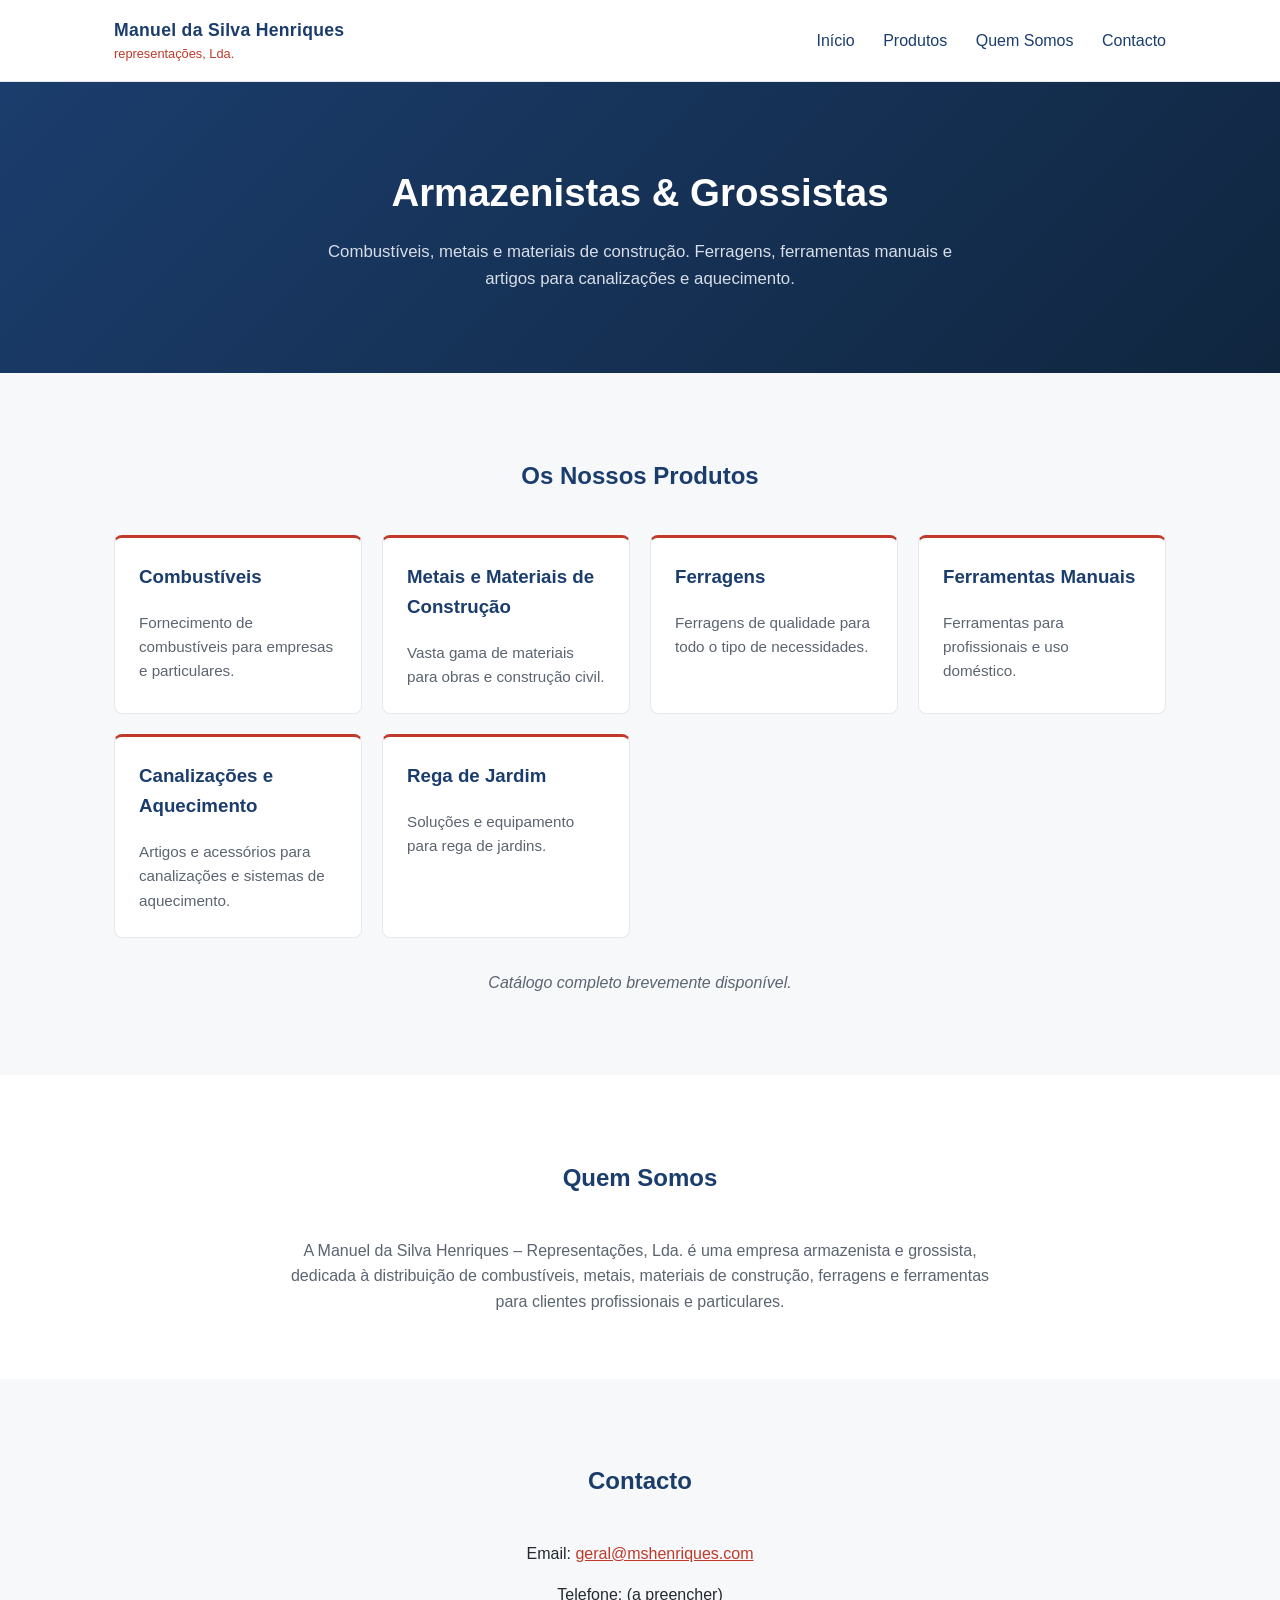
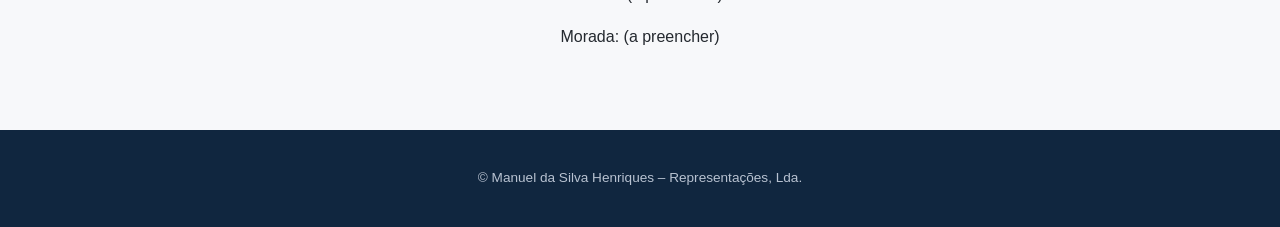
==== index.html @ 24738bd1 "Initial static site for MSH (no backend/payments yet) Basic homepage with company info, placeholder " ====
<!DOCTYPE html>
<html lang="pt">
<head>
  <meta charset="UTF-8">
  <meta name="viewport" content="width=device-width, initial-scale=1.0">
  <title>Manuel da Silva Henriques - Representações, Lda.</title>
  <link rel="stylesheet" href="styles.css">
</head>
<body>

  <header class="site-header">
    <div class="container header-inner">
      <a href="#" class="logo">
        <span class="logo-name">Manuel da Silva Henriques</span>
        <span class="logo-sub">representações, Lda.</span>
      </a>
      <nav class="main-nav">
        <a href="#inicio">Início</a>
        <a href="#produtos">Produtos</a>
        <a href="#sobre">Quem Somos</a>
        <a href="#contacto">Contacto</a>
      </nav>
    </div>
  </header>

  <section id="inicio" class="hero">
    <div class="container">
      <h1>Armazenistas &amp; Grossistas</h1>
      <p>Combustíveis, metais e materiais de construção. Ferragens, ferramentas manuais e artigos para canalizações e aquecimento.</p>
    </div>
  </section>

  <section id="produtos" class="products">
    <div class="container">
      <h2>Os Nossos Produtos</h2>
      <div class="product-grid">
        <div class="product-card">
          <h3>Combustíveis</h3>
          <p>Fornecimento de combustíveis para empresas e particulares.</p>
        </div>
        <div class="product-card">
          <h3>Metais e Materiais de Construção</h3>
          <p>Vasta gama de materiais para obras e construção civil.</p>
        </div>
        <div class="product-card">
          <h3>Ferragens</h3>
          <p>Ferragens de qualidade para todo o tipo de necessidades.</p>
        </div>
        <div class="product-card">
          <h3>Ferramentas Manuais</h3>
          <p>Ferramentas para profissionais e uso doméstico.</p>
        </div>
        <div class="product-card">
          <h3>Canalizações e Aquecimento</h3>
          <p>Artigos e acessórios para canalizações e sistemas de aquecimento.</p>
        </div>
        <div class="product-card">
          <h3>Rega de Jardim</h3>
          <p>Soluções e equipamento para rega de jardins.</p>
        </div>
      </div>
      <p class="products-note">Catálogo completo brevemente disponível.</p>
    </div>
  </section>

  <section id="sobre" class="about">
    <div class="container">
      <h2>Quem Somos</h2>
      <p>A Manuel da Silva Henriques – Representações, Lda. é uma empresa armazenista e grossista, dedicada à distribuição de combustíveis, metais, materiais de construção, ferragens e ferramentas para clientes profissionais e particulares.</p>
    </div>
  </section>

  <section id="contacto" class="contact">
    <div class="container">
      <h2>Contacto</h2>
      <p>Email: <a href="mailto:geral@mshenriques.com">geral@mshenriques.com</a></p>
      <p>Telefone: (a preencher)</p>
      <p>Morada: (a preencher)</p>
    </div>
  </section>

  <footer class="site-footer">
    <div class="container">
      <p>&copy; <span id="year"></span> Manuel da Silva Henriques – Representações, Lda.</p>
    </div>
  </footer>

  <script src="script.js"></script>
</body>
</html>
---- styles.css ----
:root {
  --blue: #1b3d6d;
  --blue-dark: #10263f;
  --red: #c0392b;
  --bg: #f7f8fa;
  --text: #24292f;
  --muted: #5b6470;
}

* {
  box-sizing: border-box;
}

body {
  margin: 0;
  font-family: -apple-system, BlinkMacSystemFont, "Segoe UI", Roboto, Helvetica, Arial, sans-serif;
  color: var(--text);
  background: var(--bg);
  line-height: 1.6;
}

.container {
  max-width: 1100px;
  margin: 0 auto;
  padding: 0 24px;
}

/* Header */
.site-header {
  background: #fff;
  border-bottom: 1px solid #e5e7eb;
  position: sticky;
  top: 0;
  z-index: 10;
}

.header-inner {
  display: flex;
  align-items: center;
  justify-content: space-between;
  padding: 16px 24px;
  flex-wrap: wrap;
  gap: 12px;
}

.logo {
  display: flex;
  flex-direction: column;
  text-decoration: none;
  color: var(--blue);
}

.logo-name {
  font-weight: 700;
  font-size: 1.1rem;
  letter-spacing: 0.3px;
}

.logo-sub {
  font-size: 0.8rem;
  color: var(--red);
}

.main-nav a {
  color: var(--blue);
  text-decoration: none;
  margin-left: 24px;
  font-weight: 500;
}

.main-nav a:first-child {
  margin-left: 0;
}

.main-nav a:hover {
  color: var(--red);
}

/* Hero */
.hero {
  background: linear-gradient(135deg, var(--blue) 0%, var(--blue-dark) 100%);
  color: #fff;
  padding: 80px 0;
  text-align: center;
}

.hero h1 {
  font-size: 2.4rem;
  margin: 0 0 16px;
}

.hero p {
  max-width: 640px;
  margin: 0 auto;
  color: #d7dee8;
  font-size: 1.05rem;
}

/* Products */
.products {
  padding: 64px 0;
}

.products h2,
.about h2,
.contact h2 {
  text-align: center;
  color: var(--blue);
  margin-bottom: 40px;
}

.product-grid {
  display: grid;
  grid-template-columns: repeat(auto-fit, minmax(240px, 1fr));
  gap: 20px;
}

.product-card {
  background: #fff;
  border: 1px solid #e5e7eb;
  border-radius: 8px;
  padding: 24px;
  border-top: 3px solid var(--red);
}

.product-card h3 {
  color: var(--blue);
  margin-top: 0;
}

.product-card p {
  color: var(--muted);
  font-size: 0.95rem;
  margin-bottom: 0;
}

.products-note {
  text-align: center;
  color: var(--muted);
  margin-top: 32px;
  font-style: italic;
}

/* About */
.about {
  background: #fff;
  padding: 64px 0;
}

.about p {
  max-width: 700px;
  margin: 0 auto;
  text-align: center;
  color: var(--muted);
}

/* Contact */
.contact {
  padding: 64px 0;
  text-align: center;
}

.contact a {
  color: var(--red);
}

/* Footer */
.site-footer {
  background: var(--blue-dark);
  color: #b8c2d1;
  text-align: center;
  padding: 24px 0;
  font-size: 0.85rem;
}
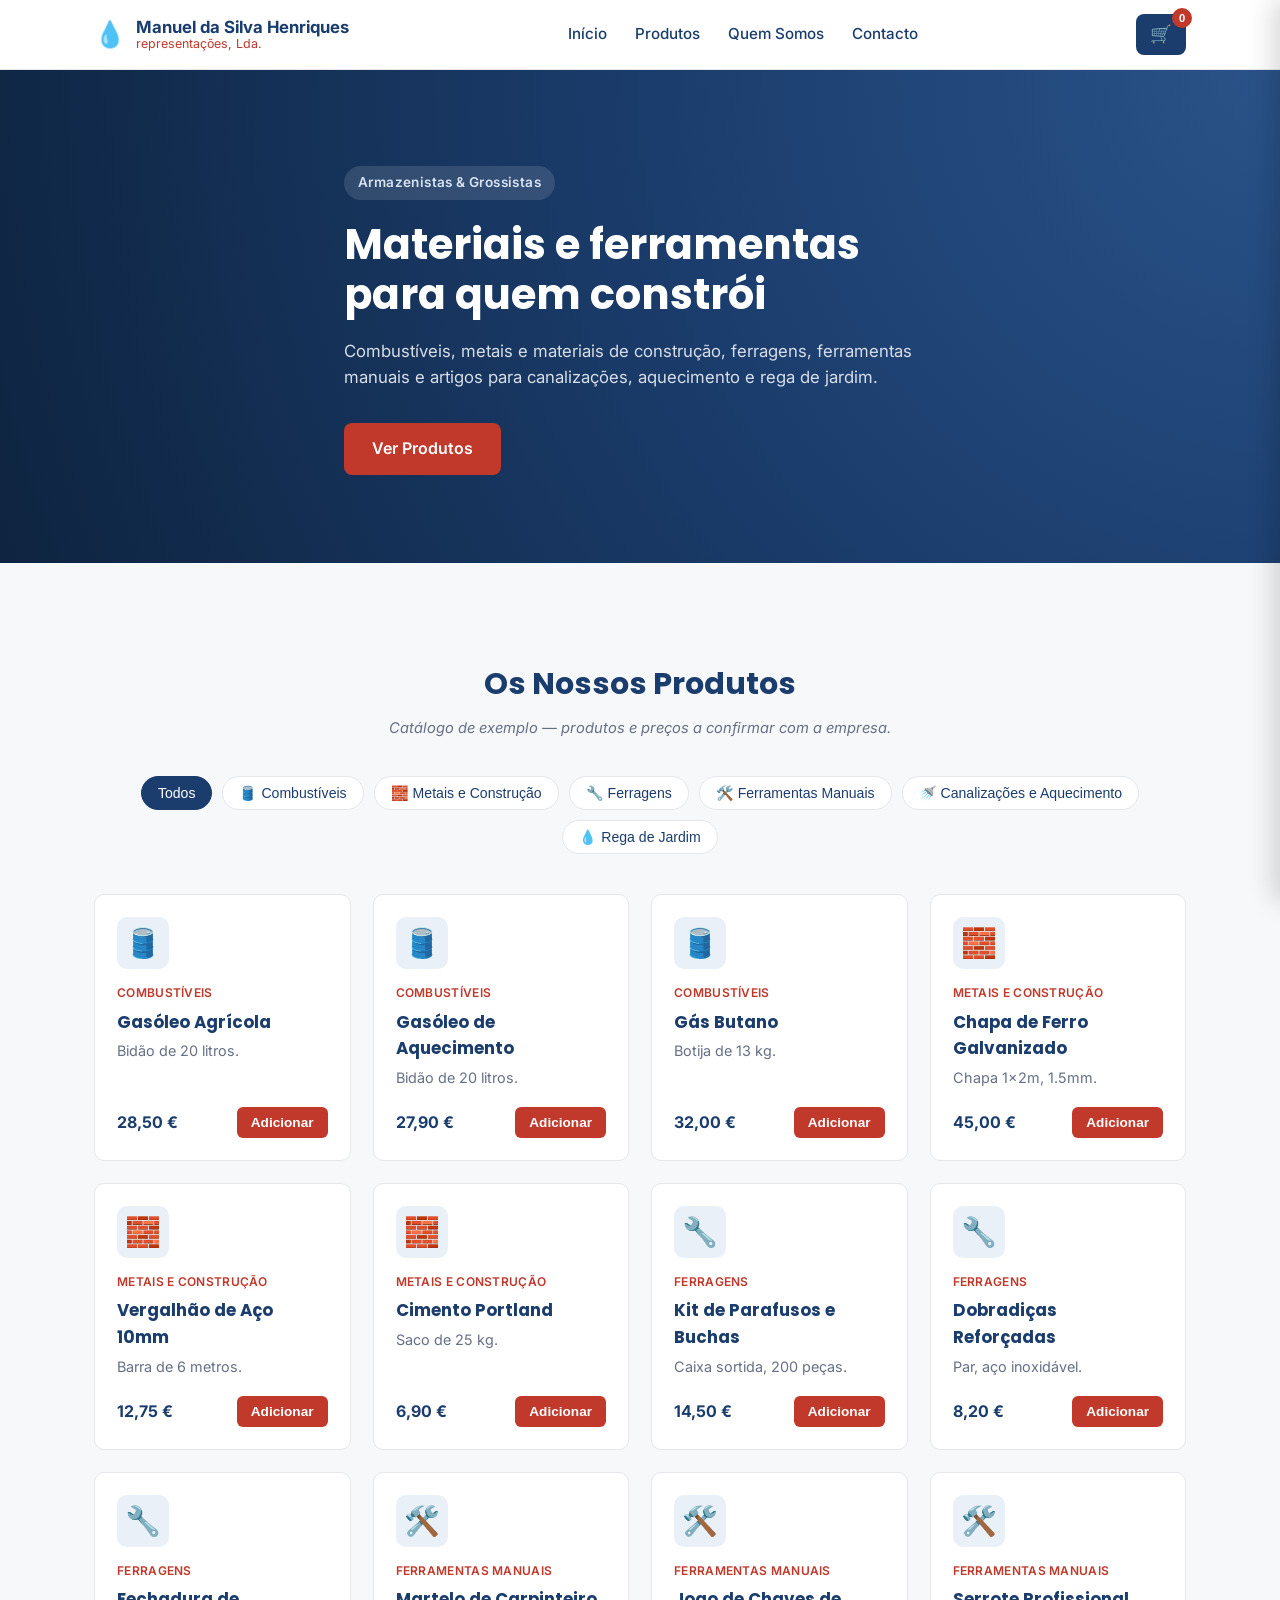
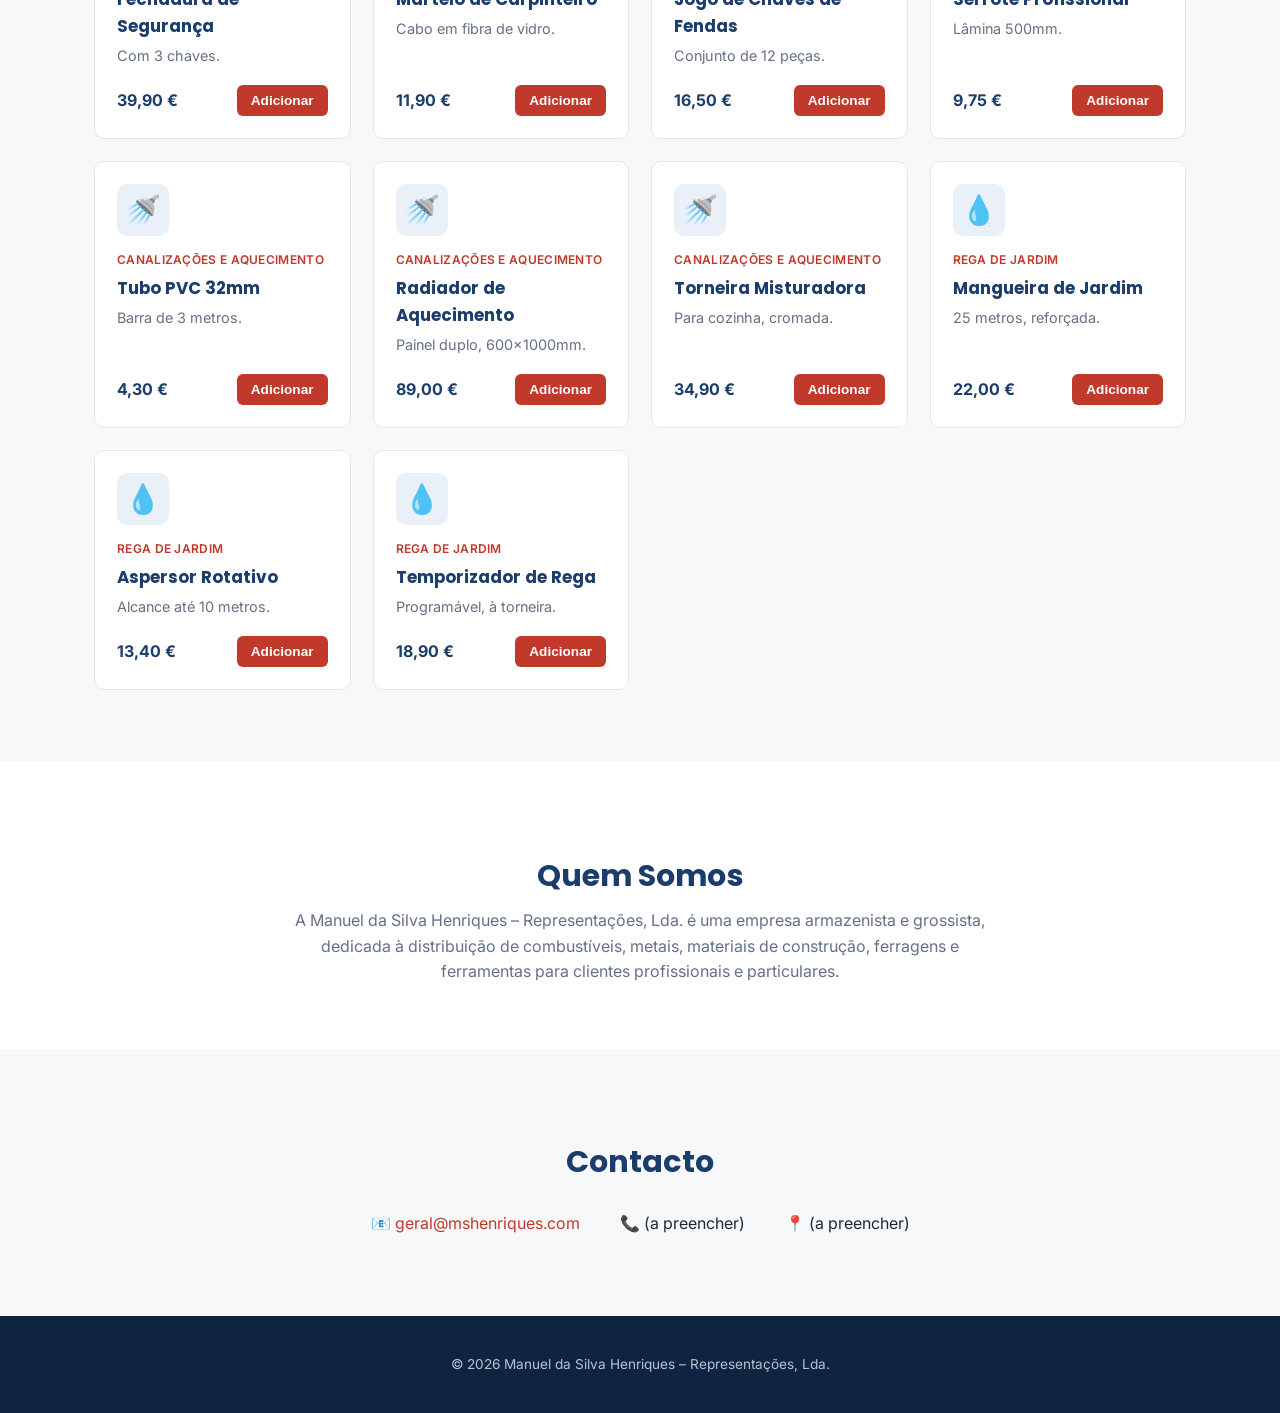
==== commit f5008a4f: "Redesign homepage and add product catalog with shopping cart Nicer layout using MSH's blue/red brand" ====
--- a/index.html
+++ b/index.html
@@ -3,16 +3,22 @@
 <head>
   <meta charset="UTF-8">
   <meta name="viewport" content="width=device-width, initial-scale=1.0">
-  <title>Manuel da Silva Henriques - Representações, Lda.</title>
+  <title>Manuel da Silva Henriques - Representações, Lda</title>
+  <link rel="preconnect" href="https://fonts.googleapis.com">
+  <link rel="preconnect" href="https://fonts.gstatic.com" crossorigin>
+  <link href="https://fonts.googleapis.com/css2?family=Poppins:wght@600;700&family=Inter:wght@400;500;600&display=swap" rel="stylesheet">
   <link rel="stylesheet" href="styles.css">
 </head>
 <body>
 
   <header class="site-header">
     <div class="container header-inner">
-      <a href="#" class="logo">
-        <span class="logo-name">Manuel da Silva Henriques</span>
-        <span class="logo-sub">representações, Lda.</span>
+      <a href="#inicio" class="logo">
+        <span class="logo-drop">💧</span>
+        <span class="logo-text">
+          <span class="logo-name">Manuel da Silva Henriques</span>
+          <span class="logo-sub">representações, Lda.</span>
+        </span>
       </a>
       <nav class="main-nav">
         <a href="#inicio">Início</a>
@@ -20,46 +26,28 @@
         <a href="#sobre">Quem Somos</a>
         <a href="#contacto">Contacto</a>
       </nav>
+      <button id="cart-toggle" class="cart-toggle" aria-label="Abrir carrinho">
+        🛒 <span id="cart-count" class="cart-badge" hidden>0</span>
+      </button>
     </div>
   </header>
 
   <section id="inicio" class="hero">
-    <div class="container">
-      <h1>Armazenistas &amp; Grossistas</h1>
-      <p>Combustíveis, metais e materiais de construção. Ferragens, ferramentas manuais e artigos para canalizações e aquecimento.</p>
+    <div class="container hero-inner">
+      <span class="hero-tag">Armazenistas &amp; Grossistas</span>
+      <h1>Materiais e ferramentas para quem constrói</h1>
+      <p>Combustíveis, metais e materiais de construção, ferragens, ferramentas manuais e artigos para canalizações, aquecimento e rega de jardim.</p>
+      <a href="#produtos" class="cta-btn">Ver Produtos</a>
     </div>
   </section>
 
   <section id="produtos" class="products">
     <div class="container">
       <h2>Os Nossos Produtos</h2>
-      <div class="product-grid">
-        <div class="product-card">
-          <h3>Combustíveis</h3>
-          <p>Fornecimento de combustíveis para empresas e particulares.</p>
-        </div>
-        <div class="product-card">
-          <h3>Metais e Materiais de Construção</h3>
-          <p>Vasta gama de materiais para obras e construção civil.</p>
-        </div>
-        <div class="product-card">
-          <h3>Ferragens</h3>
-          <p>Ferragens de qualidade para todo o tipo de necessidades.</p>
-        </div>
-        <div class="product-card">
-          <h3>Ferramentas Manuais</h3>
-          <p>Ferramentas para profissionais e uso doméstico.</p>
-        </div>
-        <div class="product-card">
-          <h3>Canalizações e Aquecimento</h3>
-          <p>Artigos e acessórios para canalizações e sistemas de aquecimento.</p>
-        </div>
-        <div class="product-card">
-          <h3>Rega de Jardim</h3>
-          <p>Soluções e equipamento para rega de jardins.</p>
-        </div>
-      </div>
-      <p class="products-note">Catálogo completo brevemente disponível.</p>
+      <p class="section-subtitle">Catálogo de exemplo — produtos e preços a confirmar com a empresa.</p>
+
+      <div id="category-filters" class="category-filters"></div>
+      <div id="product-grid" class="product-grid"></div>
     </div>
   </section>
 
@@ -73,9 +61,11 @@
   <section id="contacto" class="contact">
     <div class="container">
       <h2>Contacto</h2>
-      <p>Email: <a href="mailto:geral@mshenriques.com">geral@mshenriques.com</a></p>
-      <p>Telefone: (a preencher)</p>
-      <p>Morada: (a preencher)</p>
+      <div class="contact-grid">
+        <p>📧 <a href="mailto:geral@mshenriques.com">geral@mshenriques.com</a></p>
+        <p>📞 (a preencher)</p>
+        <p>📍 (a preencher)</p>
+      </div>
     </div>
   </section>
 
@@ -85,6 +75,27 @@
     </div>
   </footer>
 
-  <script src="script.js"></script>
+  <!-- Carrinho -->
+  <div id="cart-overlay" class="cart-overlay"></div>
+  <aside id="cart-panel" class="cart-panel">
+    <div class="cart-header">
+      <h2>O Seu Carrinho</h2>
+      <button id="cart-close" aria-label="Fechar carrinho">✕</button>
+    </div>
+    <div id="cart-items" class="cart-items"></div>
+    <p id="cart-empty" class="cart-empty">O seu carrinho está vazio.</p>
+    <div class="cart-footer">
+      <div class="cart-total-row">
+        <span>Total</span>
+        <strong id="cart-total">0,00 €</strong>
+      </div>
+      <button id="send-order" class="send-order-btn">Enviar Pedido por Email</button>
+      <p class="cart-note">Sem pagamento online por agora — o pedido é enviado por email e a empresa entra em contacto.</p>
+    </div>
+  </aside>
+
+  <script src="products.js"></script>
+  <script src="cart.js"></script>
+  <script src="main.js"></script>
 </body>
 </html>
--- a/styles.css
+++ b/styles.css
@@ -1,10 +1,14 @@
 :root {
   --blue: #1b3d6d;
-  --blue-dark: #10263f;
+  --blue-dark: #0e2440;
+  --blue-light: #eaf0f8;
   --red: #c0392b;
+  --red-dark: #9c2c20;
   --bg: #f7f8fa;
-  --text: #24292f;
-  --muted: #5b6470;
+  --text: #1f2937;
+  --muted: #667085;
+  --border: #e5e7eb;
+  --radius: 10px;
 }
 
 * {
@@ -13,14 +17,22 @@
 
 body {
   margin: 0;
-  font-family: -apple-system, BlinkMacSystemFont, "Segoe UI", Roboto, Helvetica, Arial, sans-serif;
+  font-family: "Inter", -apple-system, BlinkMacSystemFont, "Segoe UI", Roboto, Helvetica, Arial, sans-serif;
   color: var(--text);
   background: var(--bg);
   line-height: 1.6;
 }
 
+h1, h2, h3 {
+  font-family: "Poppins", "Inter", sans-serif;
+}
+
+a {
+  color: inherit;
+}
+
 .container {
-  max-width: 1100px;
+  max-width: 1140px;
   margin: 0 auto;
   padding: 0 24px;
 }
@@ -28,77 +40,148 @@
 /* Header */
 .site-header {
   background: #fff;
-  border-bottom: 1px solid #e5e7eb;
+  border-bottom: 1px solid var(--border);
   position: sticky;
   top: 0;
-  z-index: 10;
+  z-index: 20;
 }
 
 .header-inner {
   display: flex;
   align-items: center;
   justify-content: space-between;
-  padding: 16px 24px;
-  flex-wrap: wrap;
-  gap: 12px;
+  padding: 14px 24px;
+  gap: 16px;
 }
 
 .logo {
   display: flex;
+  align-items: center;
+  gap: 10px;
+  text-decoration: none;
+  color: var(--blue);
+}
+
+.logo-drop {
+  font-size: 1.6rem;
+}
+
+.logo-text {
+  display: flex;
   flex-direction: column;
-  text-decoration: none;
-  color: var(--blue);
+  line-height: 1.2;
 }
 
 .logo-name {
   font-weight: 700;
-  font-size: 1.1rem;
-  letter-spacing: 0.3px;
+  font-size: 1.05rem;
 }
 
 .logo-sub {
-  font-size: 0.8rem;
+  font-size: 0.78rem;
   color: var(--red);
 }
 
+.main-nav {
+  display: flex;
+  gap: 28px;
+}
+
 .main-nav a {
-  color: var(--blue);
   text-decoration: none;
-  margin-left: 24px;
+  color: var(--blue);
   font-weight: 500;
-}
-
-.main-nav a:first-child {
-  margin-left: 0;
+  font-size: 0.95rem;
 }
 
 .main-nav a:hover {
   color: var(--red);
 }
 
+.cart-toggle {
+  position: relative;
+  background: var(--blue);
+  color: #fff;
+  border: none;
+  border-radius: 8px;
+  padding: 10px 14px;
+  font-size: 1.1rem;
+  cursor: pointer;
+}
+
+.cart-toggle:hover {
+  background: var(--blue-dark);
+}
+
+.cart-badge {
+  position: absolute;
+  top: -6px;
+  right: -6px;
+  background: var(--red);
+  color: #fff;
+  font-size: 0.7rem;
+  font-weight: 700;
+  border-radius: 50%;
+  width: 20px;
+  height: 20px;
+  display: flex;
+  align-items: center;
+  justify-content: center;
+}
+
 /* Hero */
 .hero {
-  background: linear-gradient(135deg, var(--blue) 0%, var(--blue-dark) 100%);
-  color: #fff;
-  padding: 80px 0;
-  text-align: center;
+  background: radial-gradient(circle at top right, #2a5389 0%, var(--blue) 45%, var(--blue-dark) 100%);
+  color: #fff;
+  padding: 96px 0 88px;
+}
+
+.hero-inner {
+  max-width: 640px;
+}
+
+.hero-tag {
+  display: inline-block;
+  background: rgba(255, 255, 255, 0.12);
+  color: #d7e2f3;
+  padding: 6px 14px;
+  border-radius: 999px;
+  font-size: 0.85rem;
+  font-weight: 600;
+  letter-spacing: 0.4px;
+  margin-bottom: 20px;
 }
 
 .hero h1 {
-  font-size: 2.4rem;
-  margin: 0 0 16px;
+  font-size: 2.6rem;
+  line-height: 1.2;
+  margin: 0 0 18px;
 }
 
 .hero p {
-  max-width: 640px;
-  margin: 0 auto;
   color: #d7dee8;
   font-size: 1.05rem;
+  margin: 0 0 32px;
+}
+
+.cta-btn {
+  display: inline-block;
+  background: var(--red);
+  color: #fff;
+  text-decoration: none;
+  font-weight: 600;
+  padding: 13px 28px;
+  border-radius: 8px;
+  transition: background 0.15s ease;
+}
+
+.cta-btn:hover {
+  background: var(--red-dark);
 }
 
 /* Products */
 .products {
-  padding: 64px 0;
+  padding: 72px 0;
 }
 
 .products h2,
@@ -106,39 +189,132 @@
 .contact h2 {
   text-align: center;
   color: var(--blue);
+  margin-bottom: 8px;
+  font-size: 1.9rem;
+}
+
+.section-subtitle {
+  text-align: center;
+  color: var(--muted);
+  font-size: 0.92rem;
+  margin: 0 0 36px;
+  font-style: italic;
+}
+
+.category-filters {
+  display: flex;
+  flex-wrap: wrap;
+  justify-content: center;
+  gap: 10px;
   margin-bottom: 40px;
+}
+
+.filter-btn {
+  background: #fff;
+  border: 1px solid var(--border);
+  color: var(--blue);
+  padding: 8px 16px;
+  border-radius: 999px;
+  font-size: 0.88rem;
+  font-weight: 500;
+  cursor: pointer;
+  transition: all 0.15s ease;
+}
+
+.filter-btn:hover {
+  border-color: var(--blue);
+}
+
+.filter-btn.active {
+  background: var(--blue);
+  border-color: var(--blue);
+  color: #fff;
 }
 
 .product-grid {
   display: grid;
-  grid-template-columns: repeat(auto-fit, minmax(240px, 1fr));
-  gap: 20px;
+  grid-template-columns: repeat(auto-fit, minmax(250px, 1fr));
+  gap: 22px;
 }
 
 .product-card {
   background: #fff;
-  border: 1px solid #e5e7eb;
-  border-radius: 8px;
-  padding: 24px;
-  border-top: 3px solid var(--red);
+  border: 1px solid var(--border);
+  border-radius: var(--radius);
+  padding: 22px;
+  display: flex;
+  flex-direction: column;
+  transition: box-shadow 0.15s ease, transform 0.15s ease;
+}
+
+.product-card:hover {
+  box-shadow: 0 8px 24px rgba(27, 61, 109, 0.1);
+  transform: translateY(-2px);
+}
+
+.product-icon {
+  font-size: 1.8rem;
+  width: 52px;
+  height: 52px;
+  display: flex;
+  align-items: center;
+  justify-content: center;
+  background: var(--blue-light);
+  border-radius: 10px;
+  margin-bottom: 14px;
+}
+
+.product-category {
+  font-size: 0.75rem;
+  color: var(--red);
+  font-weight: 600;
+  text-transform: uppercase;
+  letter-spacing: 0.3px;
 }
 
 .product-card h3 {
   color: var(--blue);
-  margin-top: 0;
+  margin: 6px 0 4px;
+  font-size: 1.05rem;
 }
 
 .product-card p {
   color: var(--muted);
-  font-size: 0.95rem;
-  margin-bottom: 0;
-}
-
-.products-note {
-  text-align: center;
-  color: var(--muted);
-  margin-top: 32px;
-  font-style: italic;
+  font-size: 0.9rem;
+  margin: 0 0 18px;
+  flex-grow: 1;
+}
+
+.product-footer {
+  display: flex;
+  align-items: center;
+  justify-content: space-between;
+}
+
+.product-price {
+  font-weight: 700;
+  color: var(--blue);
+}
+
+.add-btn {
+  background: var(--red);
+  color: #fff;
+  border: none;
+  padding: 8px 14px;
+  border-radius: 6px;
+  font-size: 0.85rem;
+  font-weight: 600;
+  cursor: pointer;
+  transition: background 0.15s ease;
+}
+
+.add-btn:hover {
+  background: var(--red-dark);
+}
+
+.add-btn:disabled {
+  background: #2e7d32;
+  cursor: default;
 }
 
 /* About */
@@ -157,11 +333,19 @@
 /* Contact */
 .contact {
   padding: 64px 0;
+}
+
+.contact-grid {
+  display: flex;
+  justify-content: center;
+  gap: 40px;
+  flex-wrap: wrap;
   text-align: center;
 }
 
 .contact a {
   color: var(--red);
+  text-decoration: none;
 }
 
 /* Footer */
@@ -172,3 +356,172 @@
   padding: 24px 0;
   font-size: 0.85rem;
 }
+
+/* Cart panel */
+.cart-overlay {
+  position: fixed;
+  inset: 0;
+  background: rgba(14, 36, 64, 0.45);
+  opacity: 0;
+  pointer-events: none;
+  transition: opacity 0.2s ease;
+  z-index: 30;
+}
+
+.cart-overlay.open {
+  opacity: 1;
+  pointer-events: auto;
+}
+
+.cart-panel {
+  position: fixed;
+  top: 0;
+  right: 0;
+  height: 100%;
+  width: 380px;
+  max-width: 90vw;
+  background: #fff;
+  box-shadow: -8px 0 24px rgba(0, 0, 0, 0.15);
+  transform: translateX(100%);
+  transition: transform 0.25s ease;
+  z-index: 31;
+  display: flex;
+  flex-direction: column;
+}
+
+.cart-panel.open {
+  transform: translateX(0);
+}
+
+.cart-header {
+  display: flex;
+  align-items: center;
+  justify-content: space-between;
+  padding: 20px;
+  border-bottom: 1px solid var(--border);
+}
+
+.cart-header h2 {
+  margin: 0;
+  color: var(--blue);
+  font-size: 1.2rem;
+}
+
+.cart-header button {
+  background: none;
+  border: none;
+  font-size: 1.1rem;
+  cursor: pointer;
+  color: var(--muted);
+}
+
+.cart-items {
+  flex: 1;
+  overflow-y: auto;
+  padding: 12px 20px;
+}
+
+.cart-item {
+  display: flex;
+  align-items: center;
+  justify-content: space-between;
+  gap: 12px;
+  padding: 14px 0;
+  border-bottom: 1px solid var(--border);
+}
+
+.cart-item-info {
+  display: flex;
+  flex-direction: column;
+  font-size: 0.9rem;
+}
+
+.cart-item-info span {
+  color: var(--muted);
+  font-size: 0.8rem;
+}
+
+.cart-item-controls {
+  display: flex;
+  align-items: center;
+  gap: 6px;
+}
+
+.qty-btn {
+  width: 26px;
+  height: 26px;
+  border: 1px solid var(--border);
+  background: #fff;
+  border-radius: 6px;
+  cursor: pointer;
+  font-size: 0.95rem;
+}
+
+.qty-value {
+  min-width: 18px;
+  text-align: center;
+  font-size: 0.9rem;
+}
+
+.remove-btn {
+  background: none;
+  border: none;
+  color: var(--muted);
+  cursor: pointer;
+  margin-left: 6px;
+}
+
+.remove-btn:hover {
+  color: var(--red);
+}
+
+.cart-empty {
+  text-align: center;
+  color: var(--muted);
+  padding: 40px 20px;
+}
+
+.cart-footer {
+  padding: 18px 20px;
+  border-top: 1px solid var(--border);
+}
+
+.cart-total-row {
+  display: flex;
+  justify-content: space-between;
+  font-size: 1.05rem;
+  margin-bottom: 14px;
+}
+
+.send-order-btn {
+  width: 100%;
+  background: var(--red);
+  color: #fff;
+  border: none;
+  padding: 13px;
+  border-radius: 8px;
+  font-weight: 600;
+  cursor: pointer;
+}
+
+.send-order-btn:hover {
+  background: var(--red-dark);
+}
+
+.cart-note {
+  font-size: 0.78rem;
+  color: var(--muted);
+  text-align: center;
+  margin: 10px 0 0;
+}
+
+/* Responsive */
+@media (max-width: 720px) {
+  .main-nav {
+    display: none;
+  }
+
+  .hero h1 {
+    font-size: 2rem;
+  }
+}
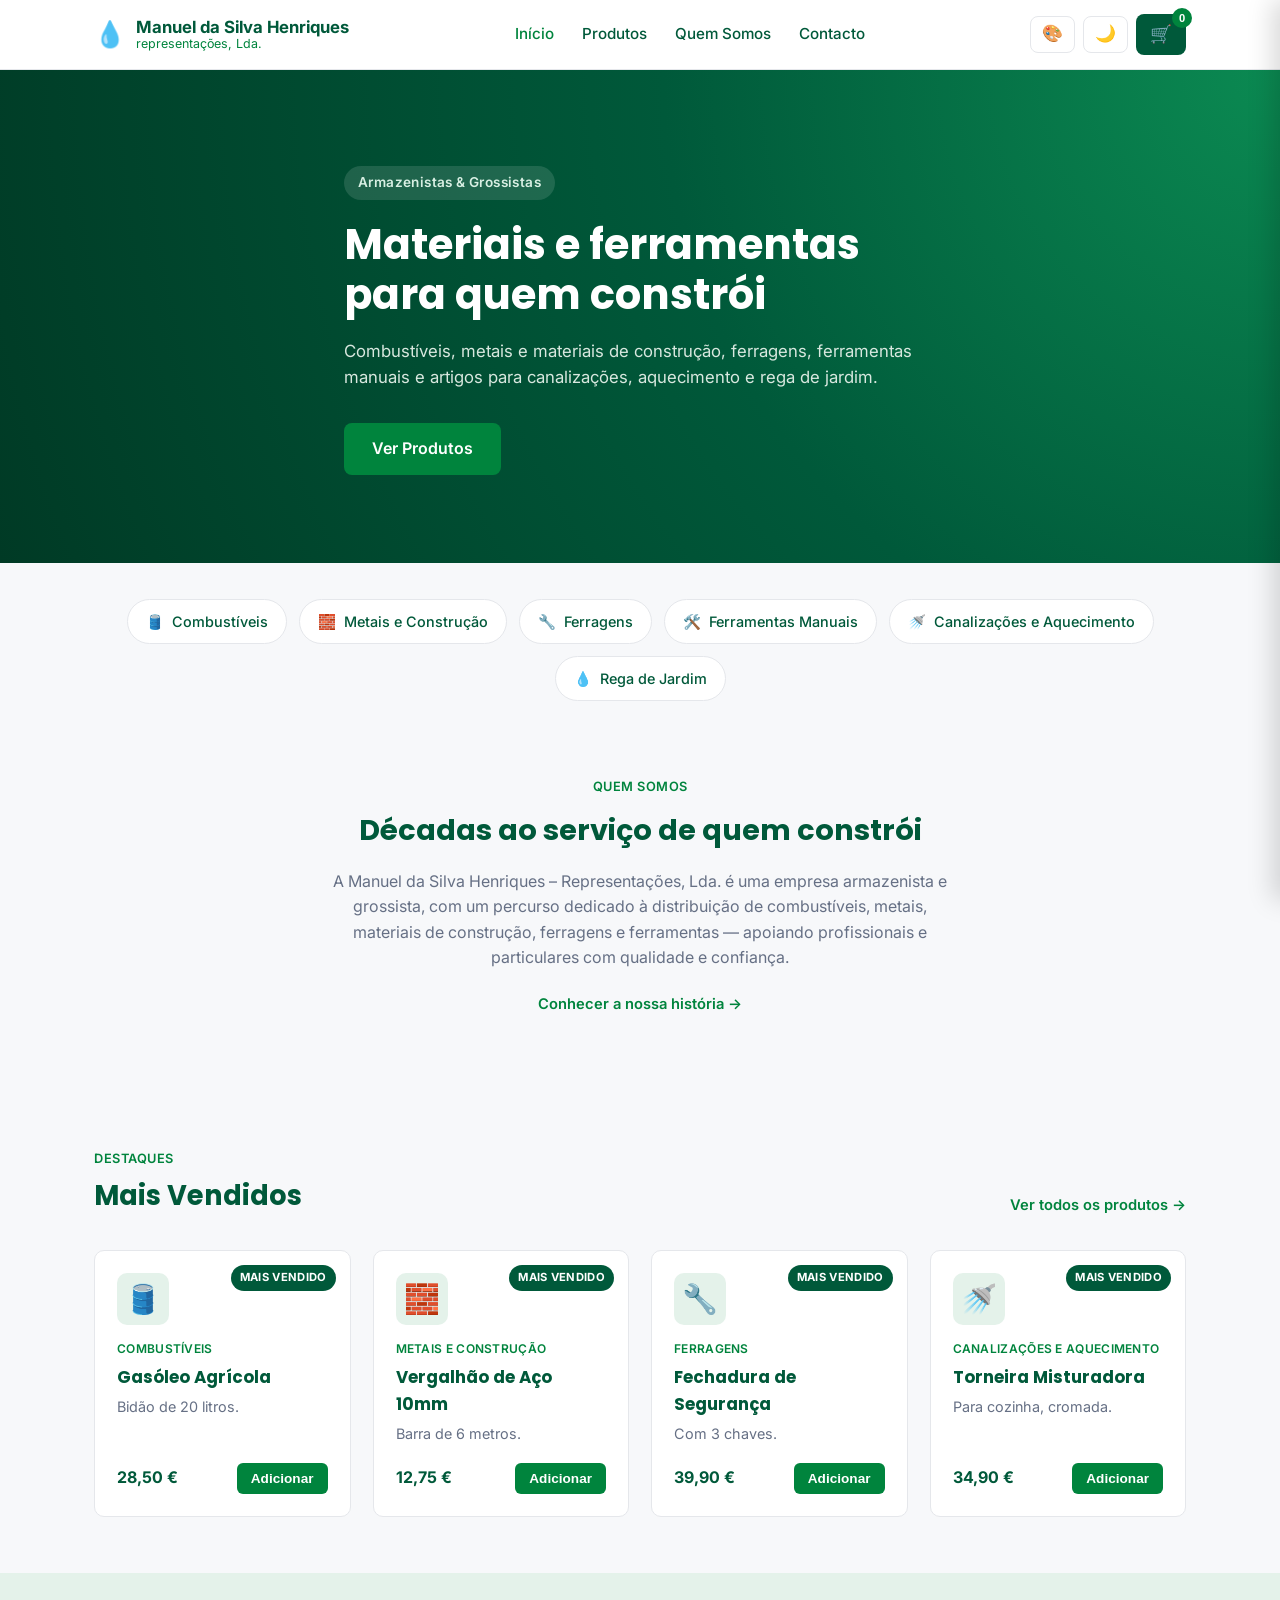
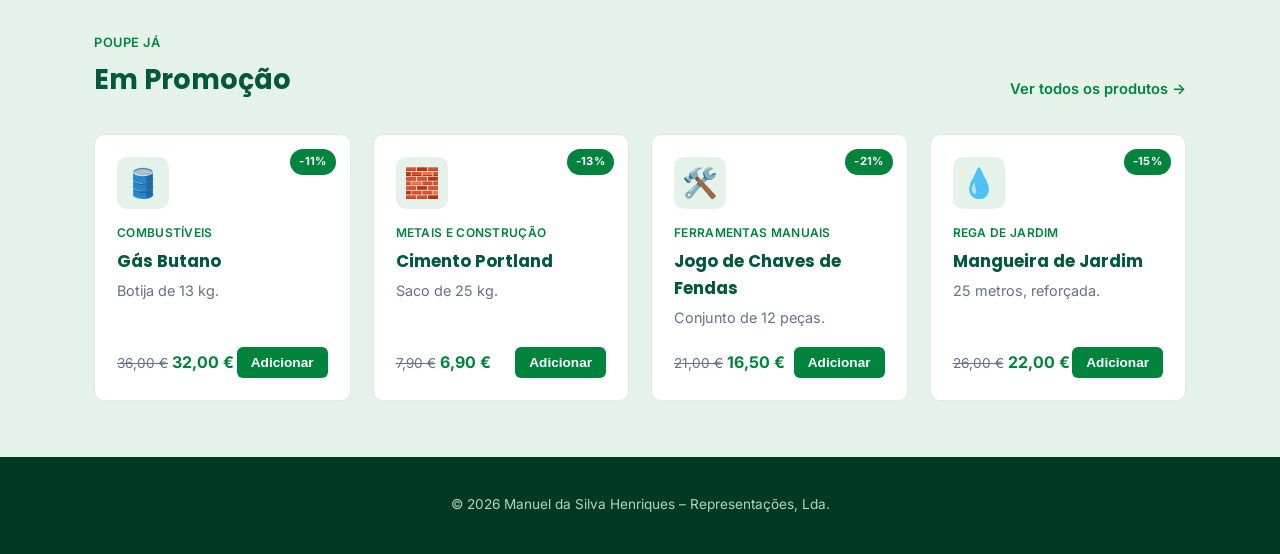
==== commit 19fb0033: "Add color palette switch (Sporting green / MSH blue-red) and dark mode Two header buttons toggle pal" ====
--- a/index.html
+++ b/index.html
@@ -8,12 +8,13 @@
   <link rel="preconnect" href="https://fonts.gstatic.com" crossorigin>
   <link href="https://fonts.googleapis.com/css2?family=Poppins:wght@600;700&family=Inter:wght@400;500;600&display=swap" rel="stylesheet">
   <link rel="stylesheet" href="styles.css">
+  <script src="theme.js"></script>
 </head>
 <body>
 
   <header class="site-header">
     <div class="container header-inner">
-      <a href="#inicio" class="logo">
+      <a href="index.html" class="logo">
         <span class="logo-drop">💧</span>
         <span class="logo-text">
           <span class="logo-name">Manuel da Silva Henriques</span>
@@ -21,51 +22,70 @@
         </span>
       </a>
       <nav class="main-nav">
-        <a href="#inicio">Início</a>
-        <a href="#produtos">Produtos</a>
-        <a href="#sobre">Quem Somos</a>
-        <a href="#contacto">Contacto</a>
+        <a href="index.html" class="nav-active">Início</a>
+        <a href="produtos.html">Produtos</a>
+        <a href="sobre.html">Quem Somos</a>
+        <a href="contacto.html">Contacto</a>
       </nav>
-      <button id="cart-toggle" class="cart-toggle" aria-label="Abrir carrinho">
-        🛒 <span id="cart-count" class="cart-badge" hidden>0</span>
-      </button>
+      <div class="header-actions">
+        <button id="palette-toggle" class="theme-btn" aria-label="Mudar cores">🎨</button>
+        <button id="mode-toggle" class="theme-btn" aria-label="Modo escuro">🌙</button>
+        <button id="cart-toggle" class="cart-toggle" aria-label="Abrir carrinho">
+          🛒 <span id="cart-count" class="cart-badge" hidden>0</span>
+        </button>
+      </div>
     </div>
   </header>
 
-  <section id="inicio" class="hero">
+  <section class="hero">
     <div class="container hero-inner">
       <span class="hero-tag">Armazenistas &amp; Grossistas</span>
       <h1>Materiais e ferramentas para quem constrói</h1>
       <p>Combustíveis, metais e materiais de construção, ferragens, ferramentas manuais e artigos para canalizações, aquecimento e rega de jardim.</p>
-      <a href="#produtos" class="cta-btn">Ver Produtos</a>
+      <a href="produtos.html" class="cta-btn">Ver Produtos</a>
     </div>
   </section>
 
-  <section id="produtos" class="products">
+  <section class="quick-categories">
     <div class="container">
-      <h2>Os Nossos Produtos</h2>
-      <p class="section-subtitle">Catálogo de exemplo — produtos e preços a confirmar com a empresa.</p>
-
-      <div id="category-filters" class="category-filters"></div>
-      <div id="product-grid" class="product-grid"></div>
+      <div id="category-links" class="category-links"></div>
     </div>
   </section>
 
-  <section id="sobre" class="about">
-    <div class="container">
-      <h2>Quem Somos</h2>
-      <p>A Manuel da Silva Henriques – Representações, Lda. é uma empresa armazenista e grossista, dedicada à distribuição de combustíveis, metais, materiais de construção, ferragens e ferramentas para clientes profissionais e particulares.</p>
+  <section class="history">
+    <div class="container history-inner">
+      <div>
+        <span class="section-tag">Quem Somos</span>
+        <h2>Décadas ao serviço de quem constrói</h2>
+        <p>A Manuel da Silva Henriques – Representações, Lda. é uma empresa armazenista e grossista, com um percurso dedicado à distribuição de combustíveis, metais, materiais de construção, ferragens e ferramentas — apoiando profissionais e particulares com qualidade e confiança.</p>
+        <a href="sobre.html" class="link-arrow">Conhecer a nossa história →</a>
+      </div>
     </div>
   </section>
 
-  <section id="contacto" class="contact">
+  <section class="products">
     <div class="container">
-      <h2>Contacto</h2>
-      <div class="contact-grid">
-        <p>📧 <a href="mailto:geral@mshenriques.com">geral@mshenriques.com</a></p>
-        <p>📞 (a preencher)</p>
-        <p>📍 (a preencher)</p>
+      <div class="section-header">
+        <div>
+          <span class="section-tag">Destaques</span>
+          <h2>Mais Vendidos</h2>
+        </div>
+        <a href="produtos.html" class="link-arrow">Ver todos os produtos →</a>
       </div>
+      <div id="bestseller-grid" class="product-grid"></div>
+    </div>
+  </section>
+
+  <section class="products promo-section">
+    <div class="container">
+      <div class="section-header">
+        <div>
+          <span class="section-tag">Poupe já</span>
+          <h2>Em Promoção</h2>
+        </div>
+        <a href="produtos.html" class="link-arrow">Ver todos os produtos →</a>
+      </div>
+      <div id="promo-grid" class="product-grid"></div>
     </div>
   </section>
 
@@ -96,6 +116,8 @@
 
   <script src="products.js"></script>
   <script src="cart.js"></script>
-  <script src="main.js"></script>
+  <script src="shop.js"></script>
+  <script src="home.js"></script>
+  <script src="common.js"></script>
 </body>
 </html>
--- a/styles.css
+++ b/styles.css
@@ -1,14 +1,53 @@
-:root {
-  --blue: #1b3d6d;
-  --blue-dark: #0e2440;
-  --blue-light: #eaf0f8;
-  --red: #c0392b;
-  --red-dark: #9c2c20;
+﻿:root {
+  --primary: #00593a;
+  --primary-dark: #003a25;
+  --primary-light: #e4f2ea;
+  --accent: #00843d;
+  --accent-dark: #00662f;
+  --hero-glow: #0b8a52;
+  --shadow: rgba(0, 89, 58, 0.12);
+  --heading: var(--primary);
+  --accent-text: var(--accent);
   --bg: #f7f8fa;
+  --surface: #fff;
   --text: #1f2937;
   --muted: #667085;
   --border: #e5e7eb;
   --radius: 10px;
+}
+
+:root[data-palette="msh"] {
+  --primary: #1b3d6d;
+  --primary-dark: #0e2440;
+  --primary-light: #eaf0f8;
+  --accent: #c0392b;
+  --accent-dark: #9c2c20;
+  --hero-glow: #2a5389;
+  --shadow: rgba(27, 61, 109, 0.12);
+}
+
+:root[data-mode="dark"] {
+  color-scheme: dark;
+  --bg: #0f1512;
+  --surface: #18211c;
+  --text: #e6ece8;
+  --muted: #9aa8a0;
+  --border: #2a3730;
+  --primary-light: #1d2b24;
+  --heading: #7fd8a8;
+  --accent-text: #4cd18a;
+  --shadow: rgba(0, 0, 0, 0.45);
+}
+
+:root[data-mode="dark"][data-palette="msh"] {
+  --bg: #0e141c;
+  --surface: #18212d;
+  --text: #e6eaf0;
+  --muted: #9aa5b5;
+  --border: #2a3646;
+  --primary-light: #1c2938;
+  --heading: #9db8e0;
+  --accent-text: #ff7a6b;
 }
 
 * {
@@ -39,7 +78,7 @@
 
 /* Header */
 .site-header {
-  background: #fff;
+  background: var(--surface);
   border-bottom: 1px solid var(--border);
   position: sticky;
   top: 0;
@@ -59,7 +98,7 @@
   align-items: center;
   gap: 10px;
   text-decoration: none;
-  color: var(--blue);
+  color: var(--heading);
 }
 
 .logo-drop {
@@ -79,7 +118,7 @@
 
 .logo-sub {
   font-size: 0.78rem;
-  color: var(--red);
+  color: var(--accent-text);
 }
 
 .main-nav {
@@ -89,18 +128,22 @@
 
 .main-nav a {
   text-decoration: none;
-  color: var(--blue);
+  color: var(--heading);
   font-weight: 500;
   font-size: 0.95rem;
 }
 
 .main-nav a:hover {
-  color: var(--red);
+  color: var(--accent-text);
+}
+
+.main-nav a.nav-active {
+  color: var(--accent-text);
 }
 
 .cart-toggle {
   position: relative;
-  background: var(--blue);
+  background: var(--primary);
   color: #fff;
   border: none;
   border-radius: 8px;
@@ -110,14 +153,14 @@
 }
 
 .cart-toggle:hover {
-  background: var(--blue-dark);
+  background: var(--primary-dark);
 }
 
 .cart-badge {
   position: absolute;
   top: -6px;
   right: -6px;
-  background: var(--red);
+  background: var(--accent);
   color: #fff;
   font-size: 0.7rem;
   font-weight: 700;
@@ -131,7 +174,7 @@
 
 /* Hero */
 .hero {
-  background: radial-gradient(circle at top right, #2a5389 0%, var(--blue) 45%, var(--blue-dark) 100%);
+  background: radial-gradient(circle at top right, var(--hero-glow) 0%, var(--primary) 45%, var(--primary-dark) 100%);
   color: #fff;
   padding: 96px 0 88px;
 }
@@ -143,7 +186,7 @@
 .hero-tag {
   display: inline-block;
   background: rgba(255, 255, 255, 0.12);
-  color: #d7e2f3;
+  color: #d8efe3;
   padding: 6px 14px;
   border-radius: 999px;
   font-size: 0.85rem;
@@ -159,14 +202,14 @@
 }
 
 .hero p {
-  color: #d7dee8;
+  color: #d8e8df;
   font-size: 1.05rem;
   margin: 0 0 32px;
 }
 
 .cta-btn {
   display: inline-block;
-  background: var(--red);
+  background: var(--accent);
   color: #fff;
   text-decoration: none;
   font-weight: 600;
@@ -176,19 +219,122 @@
 }
 
 .cta-btn:hover {
-  background: var(--red-dark);
+  background: var(--accent-dark);
+}
+
+/* Page header (Produtos / Quem Somos / Contacto) */
+.page-header {
+  padding: 48px 0 8px;
+  text-align: center;
+}
+
+.page-header h1 {
+  color: var(--heading);
+  font-size: 2rem;
+  margin-bottom: 6px;
+}
+
+/* Quick categories (home) */
+.quick-categories {
+  padding: 36px 0 0;
+}
+
+.category-links {
+  display: flex;
+  flex-wrap: wrap;
+  justify-content: center;
+  gap: 12px;
+}
+
+.category-link {
+  display: flex;
+  align-items: center;
+  gap: 8px;
+  background: var(--surface);
+  border: 1px solid var(--border);
+  color: var(--heading);
+  text-decoration: none;
+  font-weight: 500;
+  font-size: 0.9rem;
+  padding: 10px 18px;
+  border-radius: 999px;
+  transition: all 0.15s ease;
+}
+
+.category-link:hover {
+  border-color: var(--primary);
+  box-shadow: 0 4px 12px var(--shadow);
+}
+
+/* Company history teaser (home) */
+.history {
+  padding: 72px 0;
+}
+
+.history-inner {
+  max-width: 680px;
+  margin: 0 auto;
+  text-align: center;
+}
+
+.history h2 {
+  color: var(--heading);
+  font-size: 1.8rem;
+  margin: 8px 0 16px;
+}
+
+.history p {
+  color: var(--muted);
+  margin: 0 0 20px;
+}
+
+.section-tag {
+  display: inline-block;
+  color: var(--accent-text);
+  font-weight: 600;
+  font-size: 0.8rem;
+  text-transform: uppercase;
+  letter-spacing: 0.5px;
+}
+
+.link-arrow {
+  color: var(--accent-text);
+  text-decoration: none;
+  font-weight: 600;
+  font-size: 0.92rem;
+}
+
+.link-arrow:hover {
+  text-decoration: underline;
 }
 
 /* Products */
 .products {
-  padding: 72px 0;
-}
-
-.products h2,
-.about h2,
-.contact h2 {
-  text-align: center;
-  color: var(--blue);
+  padding: 56px 0;
+}
+
+.promo-section {
+  background: var(--primary-light);
+}
+
+.section-header {
+  display: flex;
+  align-items: flex-end;
+  justify-content: space-between;
+  margin-bottom: 32px;
+  gap: 16px;
+  flex-wrap: wrap;
+}
+
+.section-header h2 {
+  color: var(--heading);
+  margin: 4px 0 0;
+  font-size: 1.7rem;
+}
+
+.products h1 {
+  text-align: center;
+  color: var(--heading);
   margin-bottom: 8px;
   font-size: 1.9rem;
 }
@@ -210,9 +356,9 @@
 }
 
 .filter-btn {
-  background: #fff;
+  background: var(--surface);
   border: 1px solid var(--border);
-  color: var(--blue);
+  color: var(--heading);
   padding: 8px 16px;
   border-radius: 999px;
   font-size: 0.88rem;
@@ -222,12 +368,12 @@
 }
 
 .filter-btn:hover {
-  border-color: var(--blue);
+  border-color: var(--primary);
 }
 
 .filter-btn.active {
-  background: var(--blue);
-  border-color: var(--blue);
+  background: var(--primary);
+  border-color: var(--primary);
   color: #fff;
 }
 
@@ -238,7 +384,8 @@
 }
 
 .product-card {
-  background: #fff;
+  position: relative;
+  background: var(--surface);
   border: 1px solid var(--border);
   border-radius: var(--radius);
   padding: 22px;
@@ -247,8 +394,34 @@
   transition: box-shadow 0.15s ease, transform 0.15s ease;
 }
 
+.badge {
+  position: absolute;
+  top: 14px;
+  right: 14px;
+  font-size: 0.7rem;
+  font-weight: 700;
+  padding: 4px 9px;
+  border-radius: 999px;
+  text-transform: uppercase;
+  letter-spacing: 0.3px;
+}
+
+.badge-sale {
+  background: var(--accent);
+  color: #fff;
+}
+
+.badge-bestseller {
+  background: var(--primary);
+  color: #fff;
+}
+
+.product-card[hidden] {
+  display: none;
+}
+
 .product-card:hover {
-  box-shadow: 0 8px 24px rgba(27, 61, 109, 0.1);
+  box-shadow: 0 8px 24px var(--shadow);
   transform: translateY(-2px);
 }
 
@@ -259,21 +432,21 @@
   display: flex;
   align-items: center;
   justify-content: center;
-  background: var(--blue-light);
+  background: var(--primary-light);
   border-radius: 10px;
   margin-bottom: 14px;
 }
 
 .product-category {
   font-size: 0.75rem;
-  color: var(--red);
+  color: var(--accent-text);
   font-weight: 600;
   text-transform: uppercase;
   letter-spacing: 0.3px;
 }
 
 .product-card h3 {
-  color: var(--blue);
+  color: var(--heading);
   margin: 6px 0 4px;
   font-size: 1.05rem;
 }
@@ -293,11 +466,21 @@
 
 .product-price {
   font-weight: 700;
-  color: var(--blue);
+  color: var(--heading);
+}
+
+.price-old {
+  color: var(--muted);
+  text-decoration: line-through;
+  font-size: 0.85rem;
+}
+
+.product-price.sale {
+  color: var(--accent-text);
 }
 
 .add-btn {
-  background: var(--red);
+  background: var(--accent);
   color: #fff;
   border: none;
   padding: 8px 14px;
@@ -309,30 +492,35 @@
 }
 
 .add-btn:hover {
-  background: var(--red-dark);
+  background: var(--accent-dark);
 }
 
 .add-btn:disabled {
-  background: #2e7d32;
+  background: #003a25;
   cursor: default;
 }
 
-/* About */
-.about {
-  background: #fff;
-  padding: 64px 0;
-}
-
-.about p {
+/* About page */
+.about-page {
+  padding: 40px 0 72px;
+}
+
+.about-content {
   max-width: 700px;
   margin: 0 auto;
   text-align: center;
   color: var(--muted);
 }
 
-/* Contact */
-.contact {
-  padding: 64px 0;
+.placeholder-note {
+  font-style: italic;
+  font-size: 0.85rem;
+  color: #9aa2ae;
+}
+
+/* Contact page */
+.contact-page {
+  padding: 40px 0 72px;
 }
 
 .contact-grid {
@@ -343,15 +531,15 @@
   text-align: center;
 }
 
-.contact a {
-  color: var(--red);
+.contact-grid a {
+  color: var(--accent-text);
   text-decoration: none;
 }
 
 /* Footer */
 .site-footer {
-  background: var(--blue-dark);
-  color: #b8c2d1;
+  background: var(--primary-dark);
+  color: #b5d3c3;
   text-align: center;
   padding: 24px 0;
   font-size: 0.85rem;
@@ -361,7 +549,7 @@
 .cart-overlay {
   position: fixed;
   inset: 0;
-  background: rgba(14, 36, 64, 0.45);
+  background: rgba(0, 38, 24, 0.5);
   opacity: 0;
   pointer-events: none;
   transition: opacity 0.2s ease;
@@ -380,7 +568,7 @@
   height: 100%;
   width: 380px;
   max-width: 90vw;
-  background: #fff;
+  background: var(--surface);
   box-shadow: -8px 0 24px rgba(0, 0, 0, 0.15);
   transform: translateX(100%);
   transition: transform 0.25s ease;
@@ -403,7 +591,7 @@
 
 .cart-header h2 {
   margin: 0;
-  color: var(--blue);
+  color: var(--heading);
   font-size: 1.2rem;
 }
 
@@ -448,10 +636,11 @@
 }
 
 .qty-btn {
+  color: var(--text);
   width: 26px;
   height: 26px;
   border: 1px solid var(--border);
-  background: #fff;
+  background: var(--surface);
   border-radius: 6px;
   cursor: pointer;
   font-size: 0.95rem;
@@ -472,7 +661,7 @@
 }
 
 .remove-btn:hover {
-  color: var(--red);
+  color: var(--accent-text);
 }
 
 .cart-empty {
@@ -495,7 +684,7 @@
 
 .send-order-btn {
   width: 100%;
-  background: var(--red);
+  background: var(--accent);
   color: #fff;
   border: none;
   padding: 13px;
@@ -505,7 +694,7 @@
 }
 
 .send-order-btn:hover {
-  background: var(--red-dark);
+  background: var(--accent-dark);
 }
 
 .cart-note {
@@ -525,3 +714,24 @@
     font-size: 2rem;
   }
 }
+
+/* Theme buttons */
+.header-actions {
+  display: flex;
+  align-items: center;
+  gap: 8px;
+}
+
+.theme-btn {
+  background: var(--surface);
+  border: 1px solid var(--border);
+  border-radius: 8px;
+  padding: 9px 11px;
+  font-size: 1.05rem;
+  cursor: pointer;
+  line-height: 1;
+}
+
+.theme-btn:hover {
+  border-color: var(--primary);
+}
